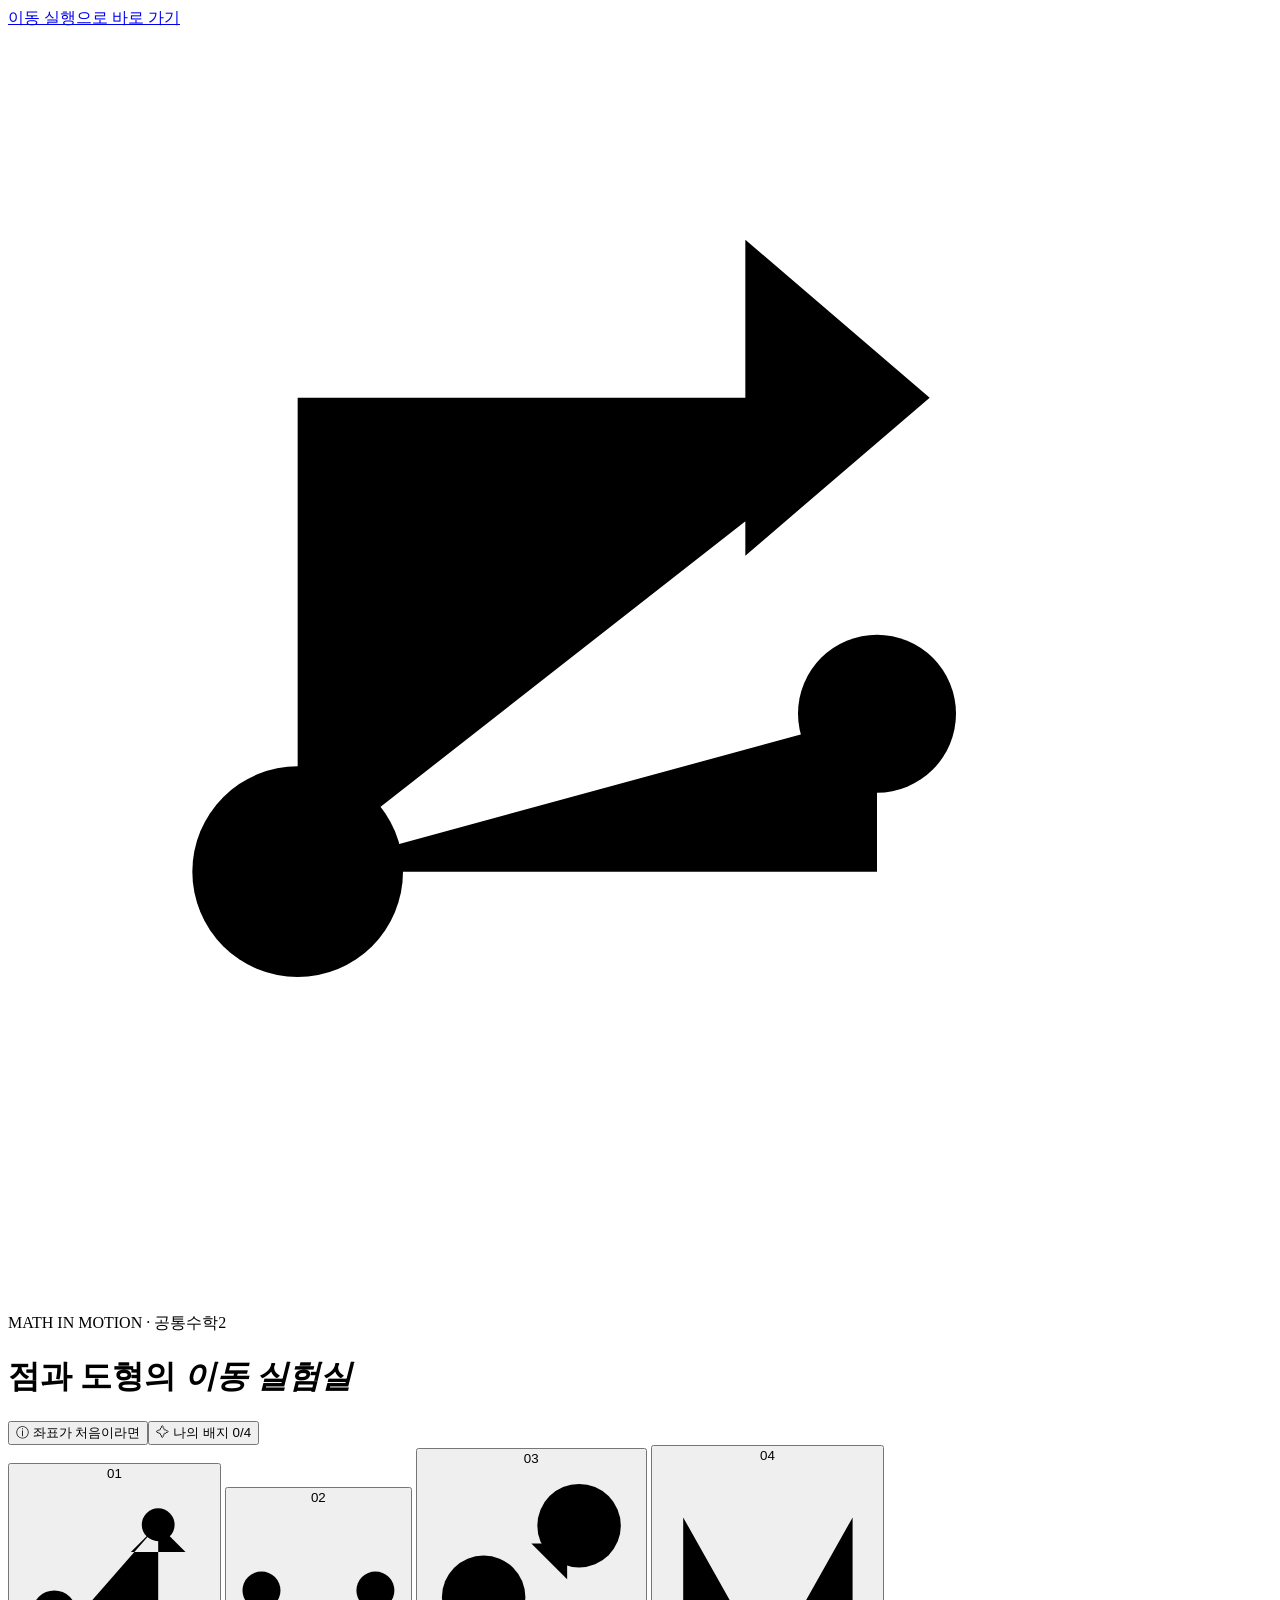
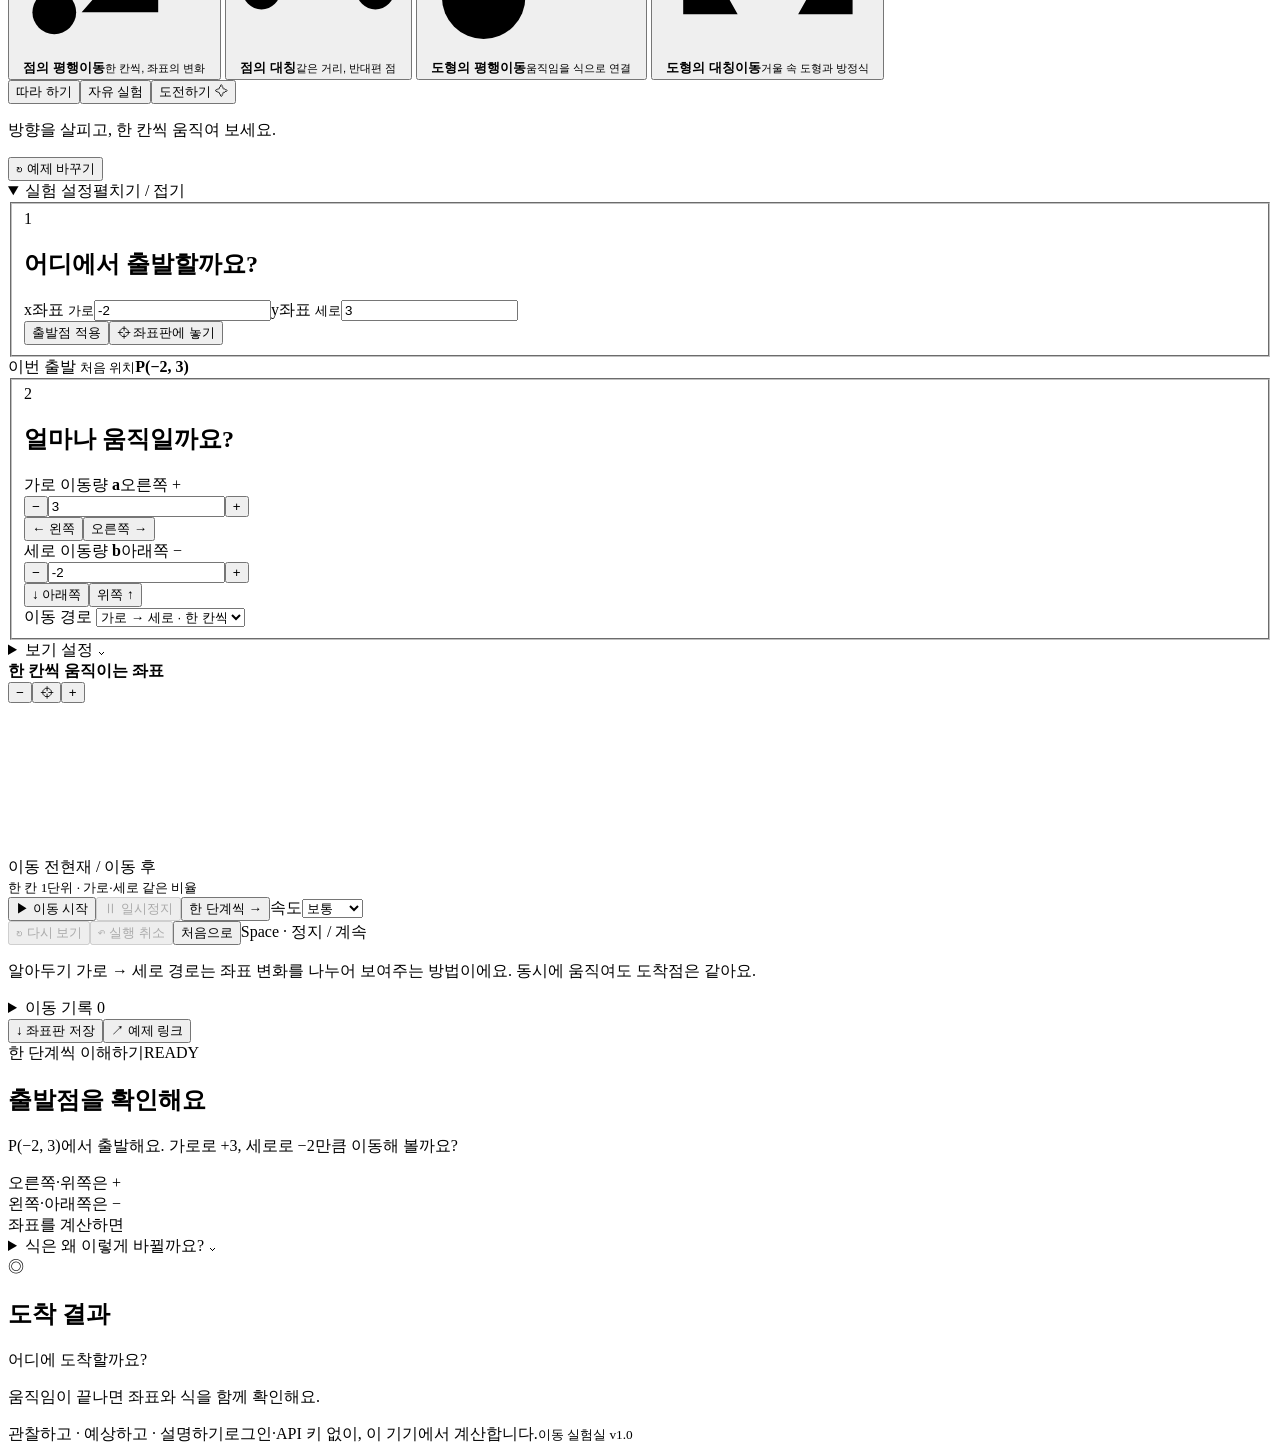
==== src/template.html @ cbc28ec3 "Add files via upload" ====
<!DOCTYPE html>
<html lang="ko">
<head>
  <meta charset="UTF-8">
  <meta name="viewport" content="width=device-width,initial-scale=1,viewport-fit=cover">
  <meta name="theme-color" content="#f6f7f4">
  <meta name="description" content="공통수학2 · 점과 도형의 평행이동과 대칭이동을 한 칸씩 실험하는 수학 학습 도구">
  <title>이동 실험실 · 점과 도형</title>
  <style>/*__STYLES__*/</style>
</head>
<body>
  <a class="skip-link" href="#run">이동 실행으로 바로 가기</a>
  <main class="shell">
    <header class="masthead">
      <div class="brand-group"><div class="brand-mark" aria-hidden="true"><svg viewBox="0 0 48 48"><path d="M11 32V14h23M28 8l7 6-7 6M11 32h22V26"/><circle cx="11" cy="32" r="4"/><circle cx="33" cy="26" r="3"/></svg></div><div><p class="eyebrow">MATH IN MOTION <span>· 공통수학2</span></p><h1>점과 도형의 <em>이동 실험실</em></h1></div></div>
      <div class="header-actions"><button id="help-open" class="ghost small"><span aria-hidden="true">ⓘ</span> 좌표가 처음이라면</button><button id="progress-open" class="badge-button" title="도전하기 학습 기록 보기">✧ <span id="badge-count">나의 배지 0/4</span></button></div>
    </header>
    <nav class="mode-nav" aria-label="실험 메뉴">
      <button class="mode-card active" data-mode="point-translation" aria-pressed="true"><span class="mode-number">01</span><svg viewBox="0 0 36 32" aria-hidden="true"><circle cx="7" cy="24" r="4"/><path d="M12 24h14V8m-5 5 5-5 5 5"/><circle cx="26" cy="8" r="3"/></svg><span><b>점의 평행이동</b><small>한 칸씩, 좌표의 변화</small></span></button>
      <button class="mode-card" data-mode="point-reflection" aria-pressed="false"><span class="mode-number">02</span><svg viewBox="0 0 36 32" aria-hidden="true"><path d="M18 2v28" stroke-dasharray="3 3"/><circle cx="6" cy="18" r="4"/><circle cx="30" cy="18" r="4"/><path d="M10 18h16"/></svg><span><b>점의 대칭</b><small>같은 거리, 반대편 점</small></span></button>
      <button class="mode-card" data-mode="shape-translation" aria-pressed="false"><span class="mode-number">03</span><svg viewBox="0 0 36 32" aria-hidden="true"><circle cx="10" cy="22" r="7"/><circle cx="26" cy="10" r="7"/><path d="m17 20 7-7m-6 0h6v6"/></svg><span><b>도형의 평행이동</b><small>움직임을 식으로 연결</small></span></button>
      <button class="mode-card" data-mode="shape-reflection" aria-pressed="false"><span class="mode-number">04</span><svg viewBox="0 0 36 32" aria-hidden="true"><path d="M18 2v28" stroke-dasharray="3 3"/><path d="M4 25V9l9 16Zm28 0V9l-9 16Z"/></svg><span><b>도형의 대칭이동</b><small>거울 속 도형과 방정식</small></span></button>
    </nav>
    <div class="learning-bar">
      <div class="segmented" role="group" aria-label="학습 방식"><button data-learning="guided" class="active" aria-pressed="true">따라 하기</button><button data-learning="free" aria-pressed="false">자유 실험</button><button data-learning="challenge" aria-pressed="false">도전하기 <span aria-hidden="true">✧</span></button></div>
      <p id="learning-description">방향을 살피고, 한 칸씩 움직여 보세요.</p>
      <button id="load-example" class="text-button">↻ 예제 바꾸기</button>
    </div>
    <div class="workspace">
      <details class="input-panel card" id="input-panel" open>
        <summary><span>실험 설정</span><span class="summary-hint">펼치기 / 접기</span></summary>
        <div class="input-content">
          <fieldset id="source-fields">
            <div class="section-caption"><span class="step-circle">1</span><h2 id="source-title">어디에서 출발할까요?</h2></div>
            <div id="point-inputs"><div class="field-row"><label><span>x좌표 <small>가로</small></span><input id="point-x" value="-2" inputmode="text" autocomplete="off" aria-label="점의 x좌표" maxlength="32"></label><label><span>y좌표 <small>세로</small></span><input id="point-y" value="3" inputmode="text" autocomplete="off" aria-label="점의 y좌표" maxlength="32"></label></div><div class="input-tools"><button id="apply-point" class="outline compact" type="button">출발점 적용</button><button id="place-point" class="ghost compact" type="button" aria-pressed="false">⌖ 좌표판에 놓기</button></div></div>
            <div id="shape-inputs" hidden><label class="equation-field"><span>도형의 방정식</span><input id="shape-equation" value="(x-1)^2+(y-2)^2=4" placeholder="예: (x-1)^2+(y-2)^2=4" autocomplete="off" spellcheck="false" maxlength="260"></label><div class="shape-presets"><button data-preset="circle" type="button">원</button><button data-preset="line" type="button">직선</button><button data-preset="parabola" type="button">포물선</button><button data-preset="vertical" type="button">수직선</button></div><div id="equation-preview" class="equation-preview" aria-live="polite"></div><button id="apply-shape" type="button" class="outline compact wide">새 도형 적용</button><p class="field-note">x² 또는 x^2 모두 가능<br>일차·이차 다항 방정식 한 개를 입력해요.</p></div>
          </fieldset>
          <div id="source-error" class="inline-error" role="alert" hidden></div>
          <div class="current-source"><span>이번 출발 <small id="current-sequence">처음 위치</small></span><strong id="current-source-value">P(−2, 3)</strong><p id="source-dirty" hidden>입력한 출발점을 먼저 적용해 주세요.</p></div>
          <fieldset id="transform-fields">
            <div class="section-caption"><span class="step-circle">2</span><h2 id="transform-title">얼마나 움직일까요?</h2></div>
            <div id="translation-inputs">
              <div class="motion-input x-motion"><div class="field-heading"><label for="move-x">가로 이동량 <b>a</b></label><span id="x-direction" class="direction-pill">오른쪽 +</span></div><div class="number-control"><button data-nudge="move-x:-1" aria-label="가로 이동량 1 줄이기" type="button">−</button><input id="move-x" value="3" inputmode="text" aria-label="가로 이동량 a" autocomplete="off" maxlength="32"><button data-nudge="move-x:1" aria-label="가로 이동량 1 늘리기" type="button">+</button></div><div class="direction-choice"><button data-direction="x:-1" type="button">← 왼쪽</button><button data-direction="x:1" type="button" class="chosen">오른쪽 →</button></div></div>
              <div class="motion-input y-motion"><div class="field-heading"><label for="move-y">세로 이동량 <b>b</b></label><span id="y-direction" class="direction-pill">아래쪽 −</span></div><div class="number-control"><button data-nudge="move-y:-1" aria-label="세로 이동량 1 줄이기" type="button">−</button><input id="move-y" value="-2" inputmode="text" aria-label="세로 이동량 b" autocomplete="off" maxlength="32"><button data-nudge="move-y:1" aria-label="세로 이동량 1 늘리기" type="button">+</button></div><div class="direction-choice"><button data-direction="y:-1" type="button" class="chosen">↓ 아래쪽</button><button data-direction="y:1" type="button">위쪽 ↑</button></div></div>
              <label class="select-label">이동 경로 <select id="path-mode"><option value="step">가로 → 세로 · 한 칸씩</option><option value="direct">직선으로 · 동시에</option></select></label>
            </div>
            <div id="reflection-inputs" hidden>
              <div class="axis-presets" role="group" aria-label="대칭 기준"><button data-axis="xaxis" type="button" class="chosen">x축</button><button data-axis="yaxis" type="button">y축</button><button data-axis="origin" type="button">원점</button><button data-axis="diagonal" type="button">y = x</button></div>
              <label class="select-label">대칭 기준 선택 <select id="axis-select"><option value="xaxis">x축 · y=0</option><option value="yaxis">y축 · x=0</option><option value="origin">원점 (0, 0)</option><option value="diagonal">직선 y=x</option><option value="antidiagonal">직선 y=−x</option><option value="vertical">직선 x=h</option><option value="horizontal">직선 y=k</option><option value="general">직선의 식 직접 입력</option><option value="center">점 (h, k)을 중심으로</option></select></label>
              <div class="field-row axis-params" id="axis-params" hidden><label id="axis-h-label"><span>h</span><input id="axis-h" value="1" aria-label="대칭 기준 h" maxlength="32"></label><label id="axis-k-label"><span>k</span><input id="axis-k" value="1" aria-label="대칭 기준 k" maxlength="32"></label></div>
              <label class="equation-field" id="general-axis-input" hidden><span>대칭축의 방정식</span><input id="axis-equation" value="x+y-1=0" placeholder="예: x+y-1=0" spellcheck="false" maxlength="260"></label>
              <div class="axis-note" id="axis-note">굵은 점선이 거울의 기준이에요.<br>축까지의 거리를 비교해 보세요.</div>
            </div>
          </fieldset>
          <div id="transform-error" class="inline-error" role="alert" hidden></div>
          <details class="display-options"><summary>보기 설정 <span>⌄</span></summary><div><label><input type="checkbox" id="show-original" checked> 이동 전 모습 남기기</label><label><input type="checkbox" id="show-trail" checked> 자취 · 이동량 · 거리</label><label><input type="checkbox" id="show-reps"> 다른 대표점도 보기</label><label><input type="checkbox" id="chess-pattern" checked> 체스판 배경</label><label><input type="checkbox" id="reduce-motion"> 움직임 줄이기</label></div></details>
        </div>
      </details>
      <section class="board-column" aria-label="좌표 실험">
        <div class="board-card card">
          <header class="board-header"><div><span class="live-dot"></span><b id="board-title">한 칸씩 움직이는 좌표</b></div><div class="board-tools"><button id="zoom-out" title="축소" aria-label="좌표판 축소">−</button><button id="fit-view" title="출발·도착 위치에 화면 맞추기" aria-label="화면 맞추기">⌖</button><button id="zoom-in" title="확대" aria-label="좌표판 확대">+</button></div></header>
          <div class="board-surface" id="board-surface"><svg id="coordinate-plane" xmlns="http://www.w3.org/2000/svg" role="img" aria-label="출발점, 이동 경로와 도착점을 표시하는 좌표판"></svg><span id="placement-banner" hidden>교차점을 눌러 출발점을 놓으세요.</span></div>
          <div class="board-footer"><div class="legend"><span><i class="legend-original"></i>이동 전</span><span><i class="legend-current"></i>현재 / 이동 후</span><span id="axis-legend" hidden><i class="legend-axis"></i>대칭 기준</span></div><small id="grid-unit">한 칸 1단위 · 가로·세로 같은 비율</small></div>
          <div class="playback"><div class="progress-track" aria-hidden="true"><span id="playback-progress"></span></div><div class="playback-controls"><button id="run" class="primary"><span aria-hidden="true">▶</span> <span id="run-label">이동 시작</span></button><button id="pause" class="outline" disabled>Ⅱ 일시정지</button><button id="step" class="outline" title="다음 설명 또는 다음 이동 단위">한 단계씩 <span aria-hidden="true">→</span></button><label class="speed-control">속도<select id="speed"><option value="0.6">천천히</option><option value="1" selected>보통</option><option value="2">빠르게</option></select></label></div><div class="secondary-controls"><button id="replay" disabled>↻ 다시 보기</button><button id="undo" disabled>↶ 실행 취소</button><button id="reset">처음으로</button><span class="keyboard-hint">Space · 정지 / 계속</span></div></div>
        </div>
        <p class="path-explanation" id="path-explanation"><span>알아두기</span> 가로 → 세로 경로는 좌표 변화를 나누어 보여주는 방법이에요. 동시에 움직여도 도착점은 같아요.</p>
        <div class="board-actions"><details id="history-panel"><summary>이동 기록 <span id="history-count">0</span></summary><div id="history-list"><p class="empty-note">이동을 마치면 이곳에 기록이 쌓여요.</p></div><button id="export-history" class="text-button" disabled>기록 파일 저장</button></details><div><button id="save-image" class="text-button">↓ 좌표판 저장</button><button id="share-example" class="text-button">↗ 예제 링크</button></div></div>
      </section>
      <aside class="learning-panel" aria-label="현재 단계 설명과 결과">
        <section class="coach-card card"><div class="coach-heading"><span class="section-kicker">한 단계씩 이해하기</span><span class="step-badge" id="step-badge">READY</span></div><h2 id="stage-title">출발점을 확인해요</h2><p id="stage-description">P(−2, 3)에서 출발해요. 가로로 +3, 세로로 −2만큼 이동해 볼까요?</p><div class="stage-checklist" id="stage-checklist"></div><div class="coach-tip" id="coach-tip">오른쪽·위쪽은 +<br>왼쪽·아래쪽은 −</div></section>
        <section class="calculation-card card"><span class="section-kicker">좌표를 계산하면</span><div id="coordinate-calculation" class="coordinate-calculation"></div><details id="formula-details"><summary>식은 왜 이렇게 바뀔까요? <span>⌄</span></summary><div id="formula-explanation"></div></details></section>
        <section class="result-card card" id="result-card"><div class="result-heading"><span id="result-icon">◎</span><h2>도착 결과</h2></div><div id="result-value" class="result-value">어디에 도착할까요?</div><p id="result-description">움직임이 끝나면 좌표와 식을 함께 확인해요.</p><button id="copy-result" class="text-button" hidden>결과 복사</button></section>
        <section id="challenge-card" class="challenge-card card" hidden><div class="coach-heading"><span class="section-kicker">먼저 예상해 보세요</span><button id="next-challenge" class="text-button">다른 문제 ↗</button></div><h2 id="challenge-title">도착 좌표는?</h2><div id="prediction-point" class="field-row"><label><span>x′</span><input id="predict-x" autocomplete="off" aria-label="예상 x좌표" placeholder="?" maxlength="32"></label><label><span>y′</span><input id="predict-y" autocomplete="off" aria-label="예상 y좌표" placeholder="?" maxlength="32"></label></div><label id="prediction-shape" hidden><span>이동 후 방정식</span><input id="predict-equation" placeholder="예: y=2x-1" spellcheck="false" maxlength="260"></label><label class="select-label">그렇게 생각한 이유<select id="predict-reason"></select></label><div class="challenge-actions"><button id="check-prediction" class="primary compact">예상 확인</button><button id="show-hint" class="outline compact">힌트</button></div><p id="prediction-feedback" aria-live="polite"></p></section>
      </aside>
    </div>
    <footer class="app-footer"><span>관찰하고 · 예상하고 · 설명하기</span><span>로그인·API 키 없이, 이 기기에서 계산합니다.</span><small>이동 실험실 v1.0</small></footer>
  </main>
  <dialog id="help-dialog"><div class="dialog-header"><div><p class="eyebrow">작은 성공부터 시작해요</p><h2>좌표와 친해지는 네 가지 약속</h2></div><button data-close="help-dialog" class="dialog-close" aria-label="도움말 닫기">×</button></div><div class="help-grid"><article><b>01 · 순서</b><h3>(x, y)는 가로, 세로</h3><p>(−2, 3)은 원점에서 왼쪽으로 2, 위로 3만큼 떨어진 위치예요. 점은 칸의 중앙이 아니라 격자의 교차점에 놓아요.</p></article><article><b>02 · 방향</b><h3>오른쪽·위쪽은 +</h3><p>−4에서 −2로 가도 오른쪽이므로 양의 방향이에요. 지금 있는 좌표의 부호와 움직이는 방향의 부호는 달라요.</p></article><article><b>03 · 평행이동</b><h3>점에는 더하고, 식에는 되돌려 넣어요</h3><p>점: (x, y) → (x+a, y+b)<br>도형: F(x−a, y−b)=0<br>새 좌표에서 이동량을 빼면 원래 좌표를 찾을 수 있어요.</p></article><article><b>04 · 대칭</b><h3>기준에서 같은 거리, 반대편</h3><p>축 대칭은 축에 수직으로 잰 거리가 같아요. 원점·점 대칭은 대칭 중심이 두 대응점의 중점이에요. 축 위의 점은 제자리예요.</p></article></div><div class="help-bottom"><h3>버튼도 서로 달라요</h3><p><b>다시 보기</b>는 직전 움직임만 재생해요. <b>여기서 이어 이동</b>은 도착한 위치에서 같은 조건을 한 번 더 적용해요. <b>실행 취소</b>는 직전 이동 한 번을 되돌려요.</p><p>좌표판은 끌어서 이동하고, + / −로 확대·축소해요. 터치 화면에서는 두 손가락 확대·축소도 가능해요. 확대되면 한 칸의 단위를 꼭 확인하세요.</p><p class="field-note">자유 실험의 좌표·이동량 입력 범위: −100~100. 정수·소수·분수 가능. 대칭축은 직선만 지원하며, 함수·로그·분수함수·여러 식·정의역 제한은 지원하지 않아요. 분수 계산과 방정식 변환은 유리수로 계산합니다. 그래프와 일부 대표점은 근사 표시될 수 있어요.</p></div><button class="primary" data-close="help-dialog">실험 시작하기 →</button></dialog>
  <dialog id="progress-dialog"><div class="dialog-header"><div><p class="eyebrow">나의 작은 성공 기록</p><h2>네 가지 이동 배지</h2></div><button class="dialog-close" data-close="progress-dialog" aria-label="배지 닫기">×</button></div><p>메뉴마다 서로 다른 도전 문제 두 개의 결과와 이유를 맞히면 배지가 생겨요. 배지는 연습 기록이며 성적이나 숙달도 판정이 아니에요.</p><div id="progress-list"></div><p class="field-note">배지·보기 설정만 이 브라우저에 저장해요. 새로고침하면 실험 위치와 이동 기록은 초기화됩니다. 기기·브라우저가 바뀌면 배지 기록은 이어지지 않아요.</p><button id="clear-progress" class="outline compact">이 기기의 배지 기록 초기화</button></dialog>
  <dialog id="share-dialog"><div class="dialog-header"><h2>예제 링크</h2><button class="dialog-close" data-close="share-dialog" aria-label="링크 창 닫기">×</button></div><p id="share-message">같은 출발점·도형과 이동 조건으로 시작하는 링크예요. 이동 기록이나 배지는 공유하지 않아요.</p><textarea id="share-link" rows="5" readonly aria-label="공유할 예제 링크"></textarea><button id="copy-link" class="primary compact">링크 복사</button></dialog>
  <div id="toast" role="status" aria-live="polite" hidden></div>
  <noscript><p>이 앱은 JavaScript를 켜야 실행할 수 있습니다. 브라우저 설정을 확인해 주세요.</p></noscript>
  <script>/*__MATH__*/</script>
  <script>/*__GRAPH__*/</script>
  <script>/*__APP__*/</script>
</body>
</html>
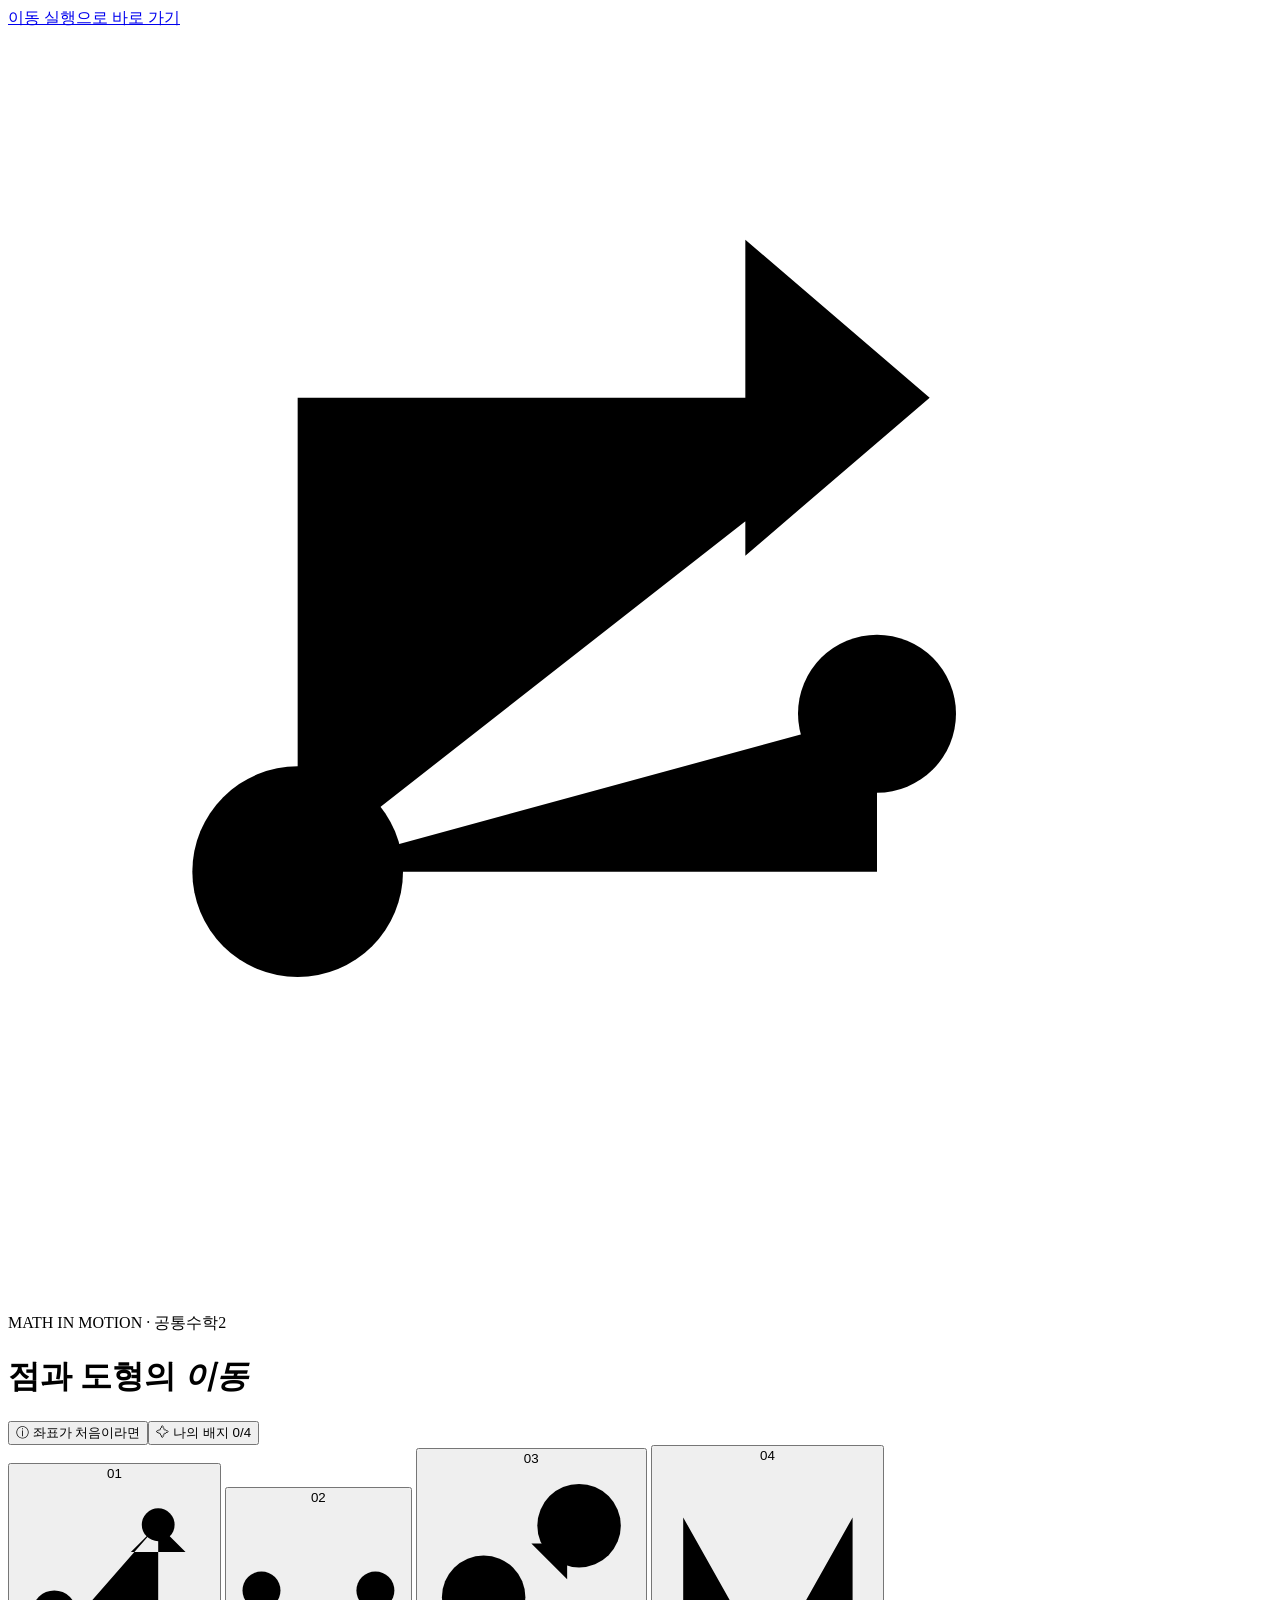
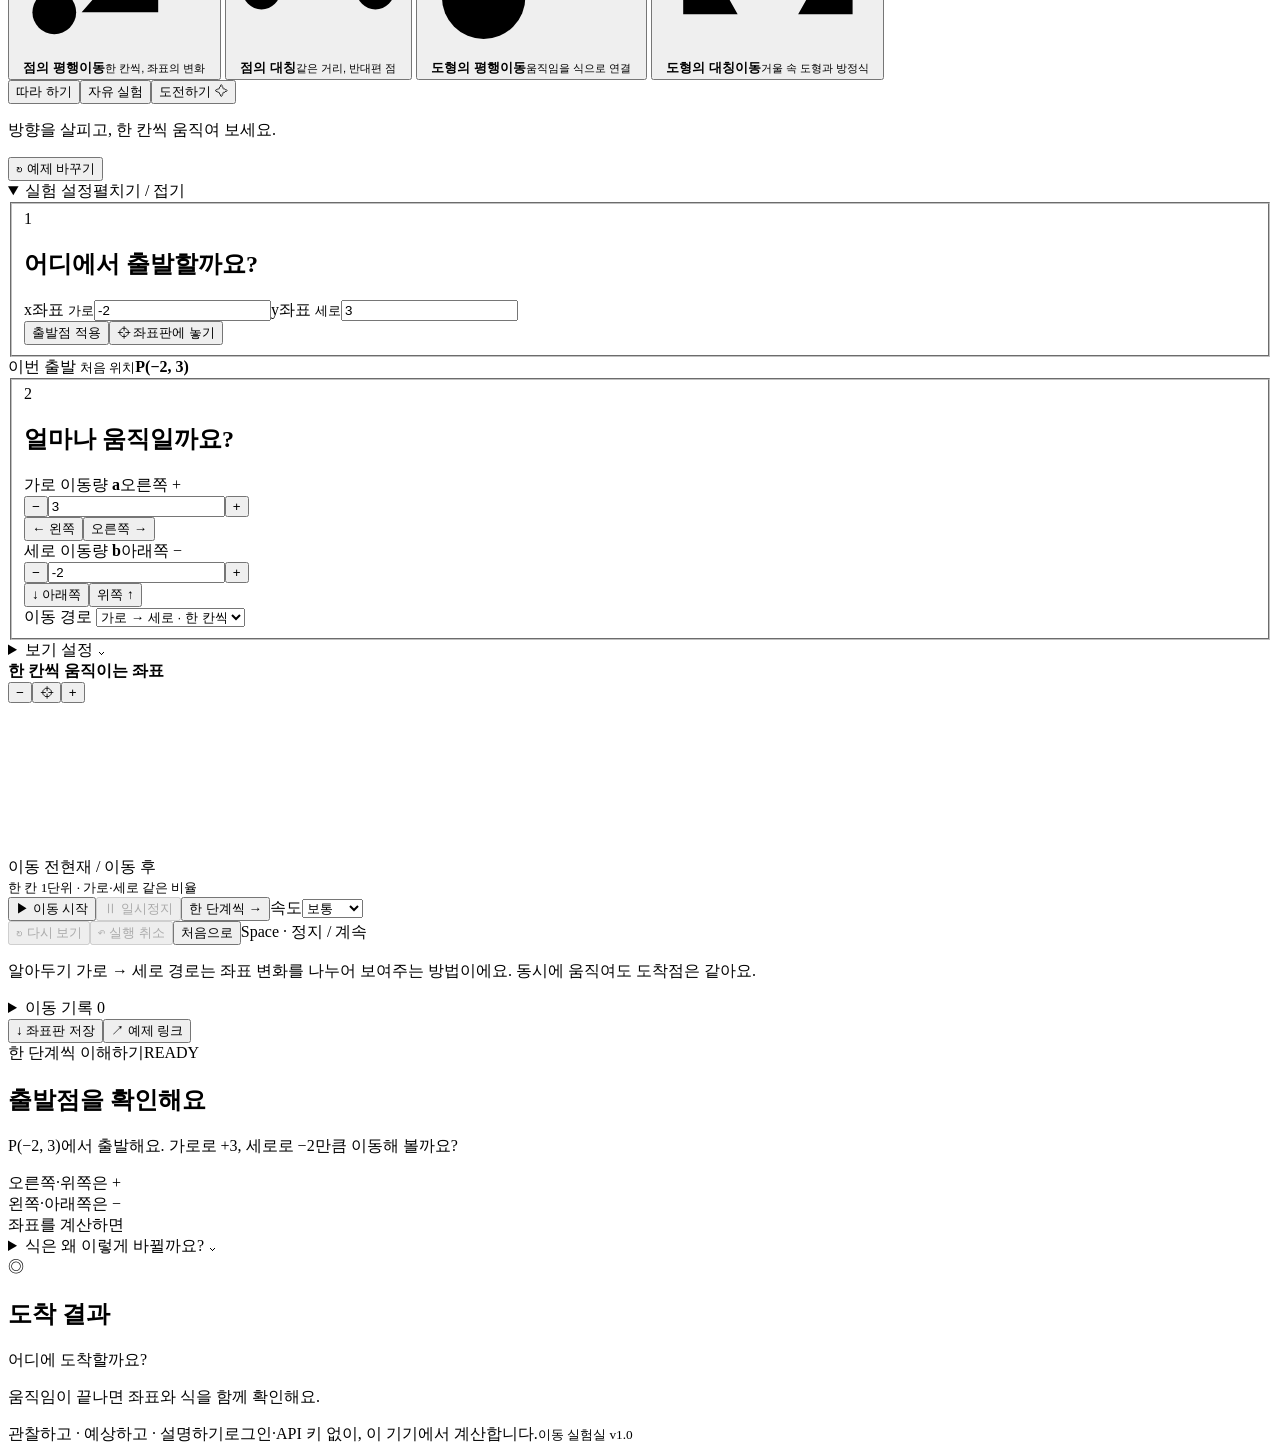
==== commit 9c06a500: "제목 및 사운드추가" ====
--- a/src/template.html
+++ b/src/template.html
@@ -12,7 +12,7 @@
   <a class="skip-link" href="#run">이동 실행으로 바로 가기</a>
   <main class="shell">
     <header class="masthead">
-      <div class="brand-group"><div class="brand-mark" aria-hidden="true"><svg viewBox="0 0 48 48"><path d="M11 32V14h23M28 8l7 6-7 6M11 32h22V26"/><circle cx="11" cy="32" r="4"/><circle cx="33" cy="26" r="3"/></svg></div><div><p class="eyebrow">MATH IN MOTION <span>· 공통수학2</span></p><h1>점과 도형의 <em>이동 실험실</em></h1></div></div>
+      <div class="brand-group"><div class="brand-mark" aria-hidden="true"><svg viewBox="0 0 48 48"><path d="M11 32V14h23M28 8l7 6-7 6M11 32h22V26"/><circle cx="11" cy="32" r="4"/><circle cx="33" cy="26" r="3"/></svg></div><div><p class="eyebrow">MATH IN MOTION <span>· 공통수학2</span></p><h1>점과 도형의 <em>이동</em></h1></div></div>
       <div class="header-actions"><button id="help-open" class="ghost small"><span aria-hidden="true">ⓘ</span> 좌표가 처음이라면</button><button id="progress-open" class="badge-button" title="도전하기 학습 기록 보기">✧ <span id="badge-count">나의 배지 0/4</span></button></div>
     </header>
     <nav class="mode-nav" aria-label="실험 메뉴">
@@ -53,7 +53,7 @@
             </div>
           </fieldset>
           <div id="transform-error" class="inline-error" role="alert" hidden></div>
-          <details class="display-options"><summary>보기 설정 <span>⌄</span></summary><div><label><input type="checkbox" id="show-original" checked> 이동 전 모습 남기기</label><label><input type="checkbox" id="show-trail" checked> 자취 · 이동량 · 거리</label><label><input type="checkbox" id="show-reps"> 다른 대표점도 보기</label><label><input type="checkbox" id="chess-pattern" checked> 체스판 배경</label><label><input type="checkbox" id="reduce-motion"> 움직임 줄이기</label></div></details>
+          <details class="display-options"><summary>보기 설정 <span>⌄</span></summary><div><label><input type="checkbox" id="show-original" checked> 이동 전 모습 남기기</label><label><input type="checkbox" id="show-trail" checked> 자취 · 이동량 · 거리</label><label><input type="checkbox" id="show-reps"> 다른 대표점도 보기</label><label><input type="checkbox" id="chess-pattern" checked> 체스판 배경</label><label><input type="checkbox" id="reduce-motion"> 움직임 줄이기</label><label><input type="checkbox" id="sound-effects" checked> 소리 효과</label></div></details>
         </div>
       </details>
       <section class="board-column" aria-label="좌표 실험">
